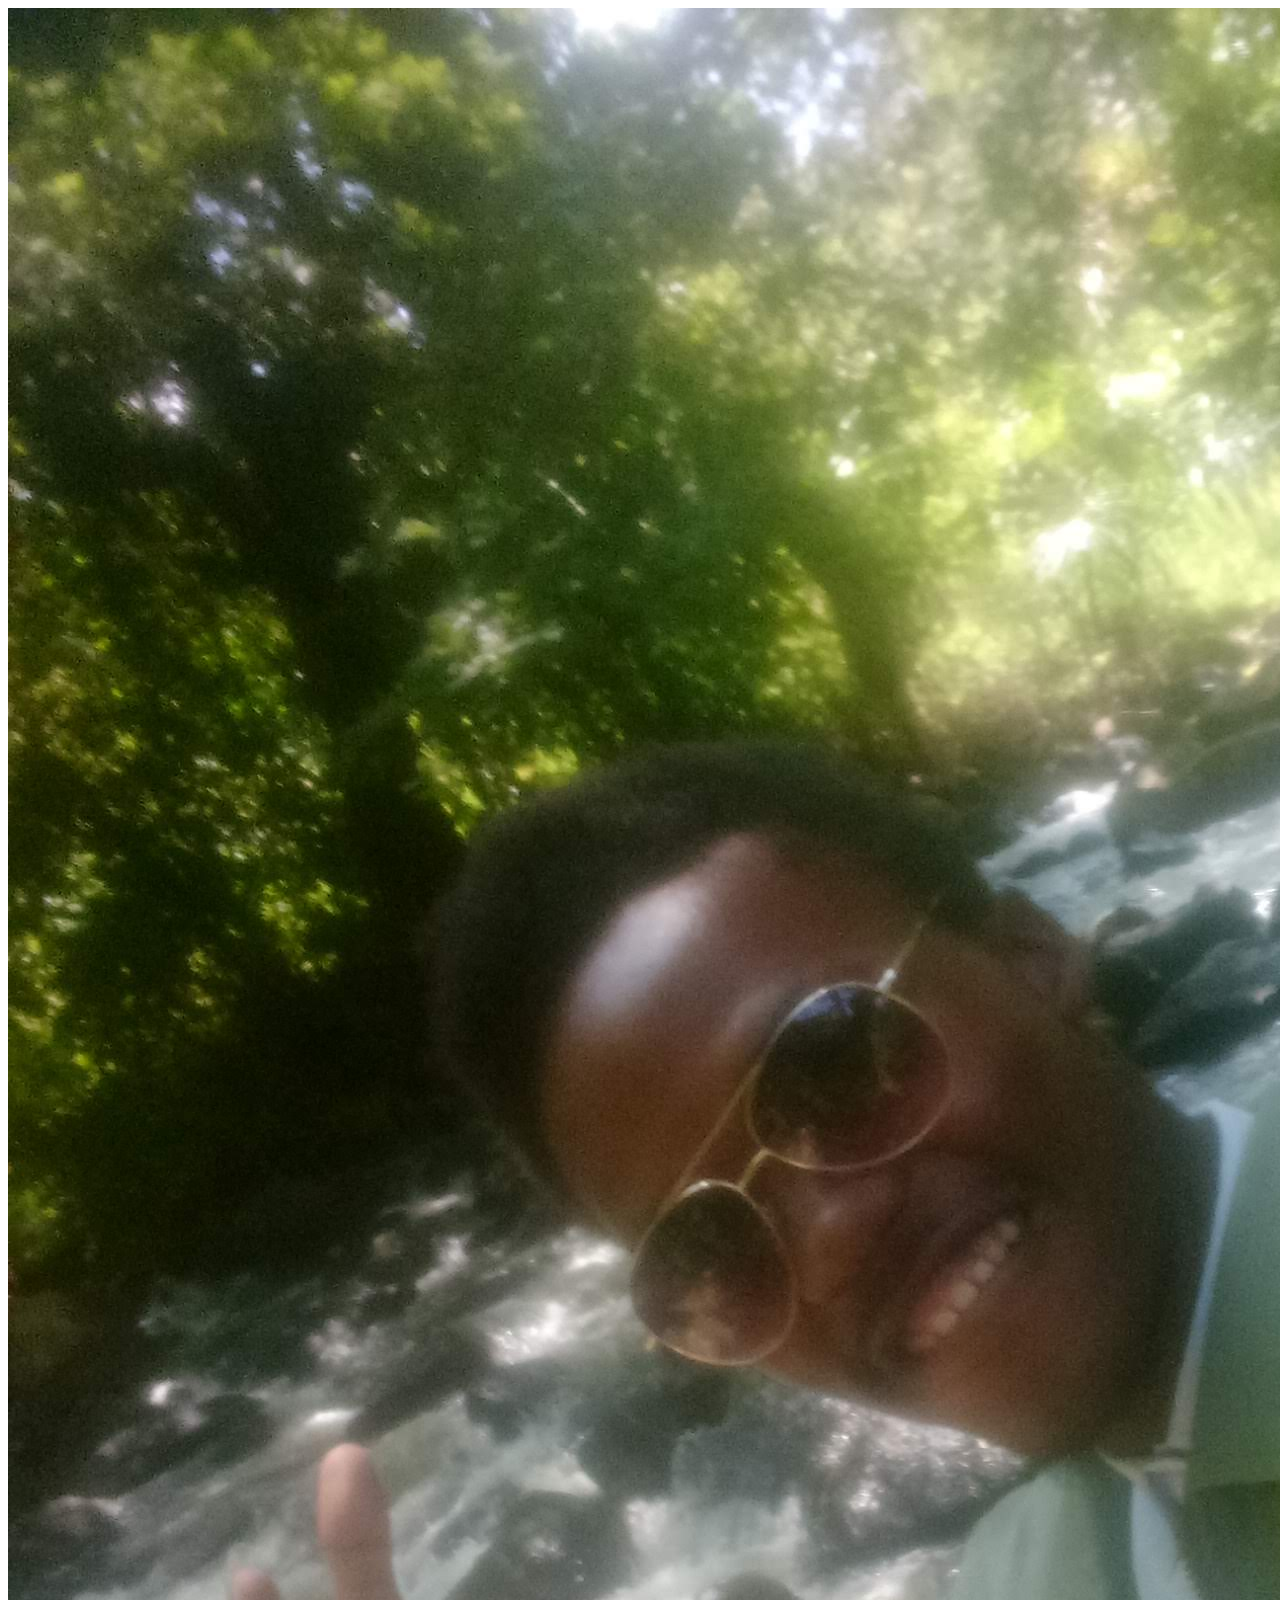
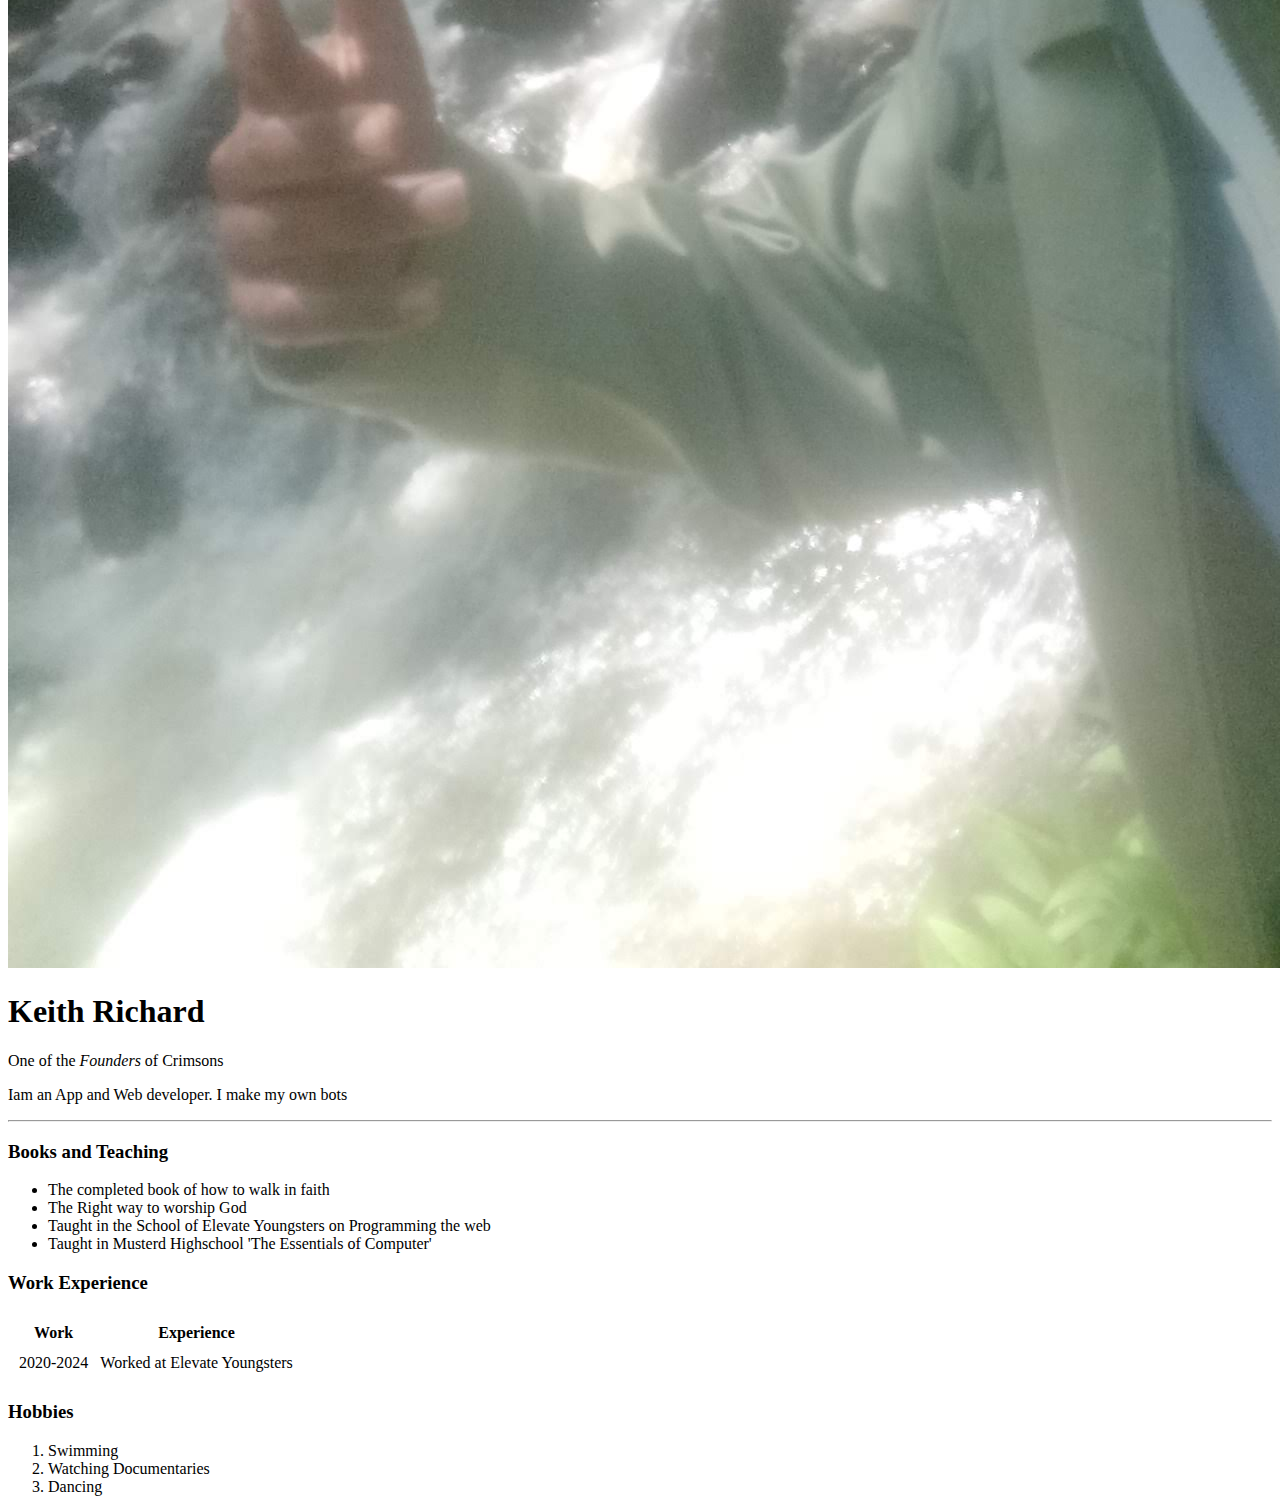
==== index.html @ 80678eea "Add initial cv websites" ====
<!DOCTYPE html>
<html lang="en">
<head>
    <meta charset="UTF-8">
    <meta http-equiv="X-UA-Compatible" content="IE=edge">
    <meta name="viewport" content="width=device-width, initial-scale=1.0">
    <title>Keith's Website</title>
</head>
<body>
    <img src="images/myPic.jpg" alt="keith's picture">
    <h1>Keith Richard</h1>
    <p>One of the <em>Founders</em> of Crimsons</p>
    <p>Iam an App and Web developer. I make my own bots</p>
    <hr>
    <h3>Books and Teaching</h3>
    <ul>
        <li>The completed book of how to walk in faith</li>
        <li>The Right way to worship God</li>
        <li>Taught in the School of Elevate Youngsters on Programming the web</li>
        <li>Taught in Musterd Highschool 'The Essentials of Computer'</li>
    </ul>
    <h3>Work Experience</h3>
    <table cellspacing = "10">
        <thead>
            <tr>
                <th>Work</th>
                <th>Experience</th>
            </tr>
        </thead>
        <tbody>
            <tr>
                <td>2020-2024</td>
                <td>Worked at Elevate Youngsters</td>
            </tr>
        </tbody>
    </table>
    <h3>Hobbies</h3>
    <ol>
        <li>Swimming</li>
        <li>Watching Documentaries</li>
        <li>Dancing</li>
    </ol>

</body>
</html>
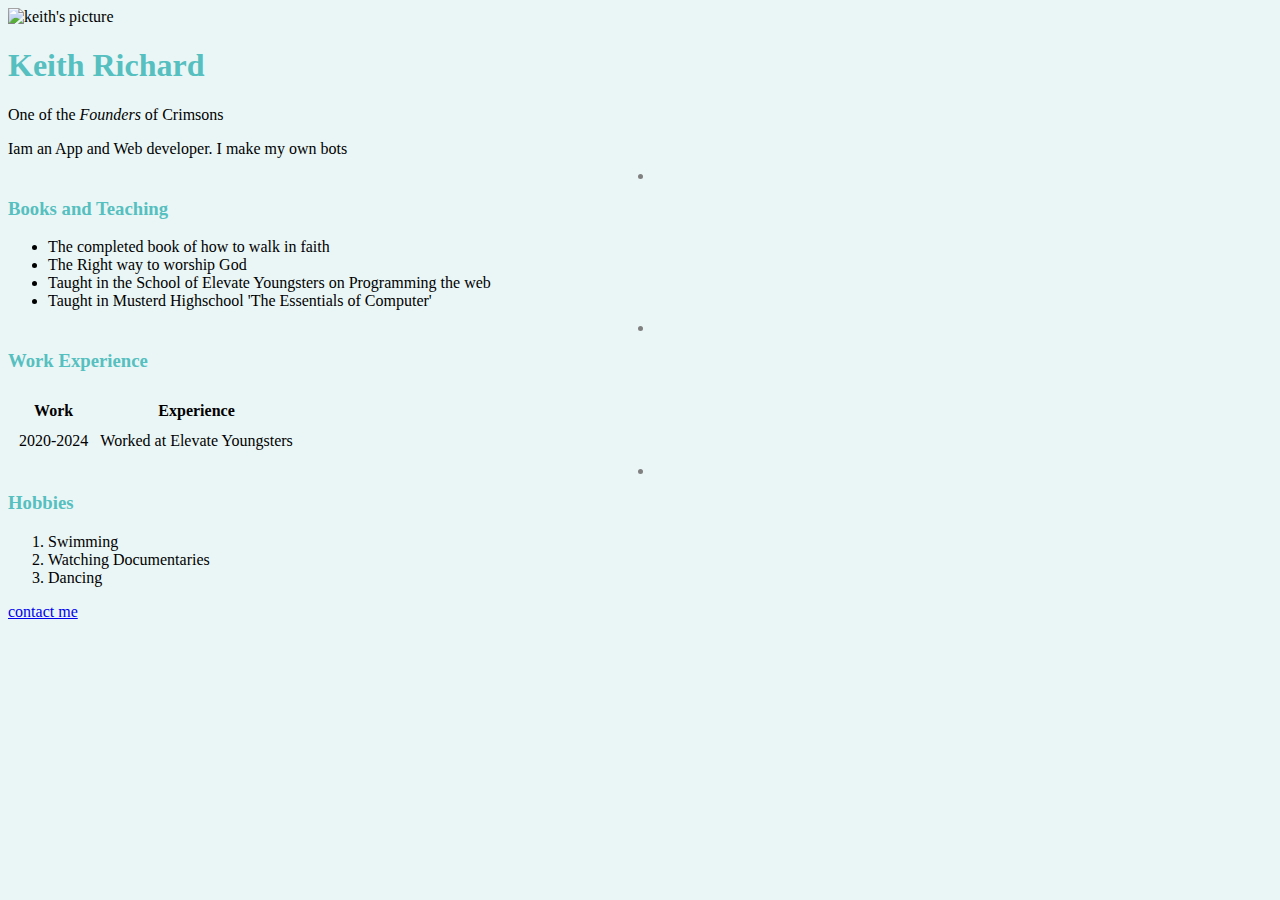
==== commit 7fbad188: "Add files via upload" ====
--- a/index.html
+++ b/index.html
@@ -4,13 +4,15 @@
     <meta charset="UTF-8">
     <meta http-equiv="X-UA-Compatible" content="IE=edge">
     <meta name="viewport" content="width=device-width, initial-scale=1.0">
-    <title>Keith's Website</title>
+    <title>Keith's Website💚</title>
+    <link rel="stylesheet" href="css/styles.css">
+    
 </head>
 <body>
-    <img src="images/myPic.jpg" alt="keith's picture">
+    <img src="https://scontent.fnbo13-1.fna.fbcdn.net/v/t39.30808-6/344877798_3042578999384035_5031111709525273751_n.jpg?_nc_cat=111&ccb=1-7&_nc_sid=5f2048&_nc_eui2=AeFtumjM2ey34aHHuEI2biFNAAxcgKKowVMADFyAoqjBU4jtMUQgkRcXJ_VcjWAH9Z58cQOxB1xays3-3nTPIrZK&_nc_ohc=9LF9w5xUQyoQ7kNvgGboNJM&_nc_zt=23&_nc_ht=scontent.fnbo13-1.fna&oh=00_AYCU27MRczYzhTf8vJdQzYkTrtEqeKcmm5uRaBczLKHfnQ&oe=6672243E" alt="keith's picture">
     <h1>Keith Richard</h1>
     <p>One of the <em>Founders</em> of Crimsons</p>
-    <p>Iam an App and Web developer. I make my own bots</p>
+    <p>Iam an App  and Web developer. I make my own bots</p>
     <hr>
     <h3>Books and Teaching</h3>
     <ul>
@@ -19,6 +21,7 @@
         <li>Taught in the School of Elevate Youngsters on Programming the web</li>
         <li>Taught in Musterd Highschool 'The Essentials of Computer'</li>
     </ul>
+    <hr>
     <h3>Work Experience</h3>
     <table cellspacing = "10">
         <thead>
@@ -34,12 +37,13 @@
             </tr>
         </tbody>
     </table>
+    <hr>
     <h3>Hobbies</h3>
     <ol>
         <li>Swimming</li>
         <li>Watching Documentaries</li>
         <li>Dancing</li>
     </ol>
-
+<a href="contact-me.html">contact me</a>
 </body>
 </html>--- a/css/styles.css
+++ b/css/styles.css
@@ -0,0 +1,16 @@
+body{
+    background-color: #EAF6F6;
+}
+h1{
+    color: #56BFBF;
+}
+h3{
+    color: #56BFBF;
+}
+hr{
+    border-style: none;
+    border-top-style: dotted;
+    border-color: grey;
+    border-width: 5px;
+    width: 5px;
+}